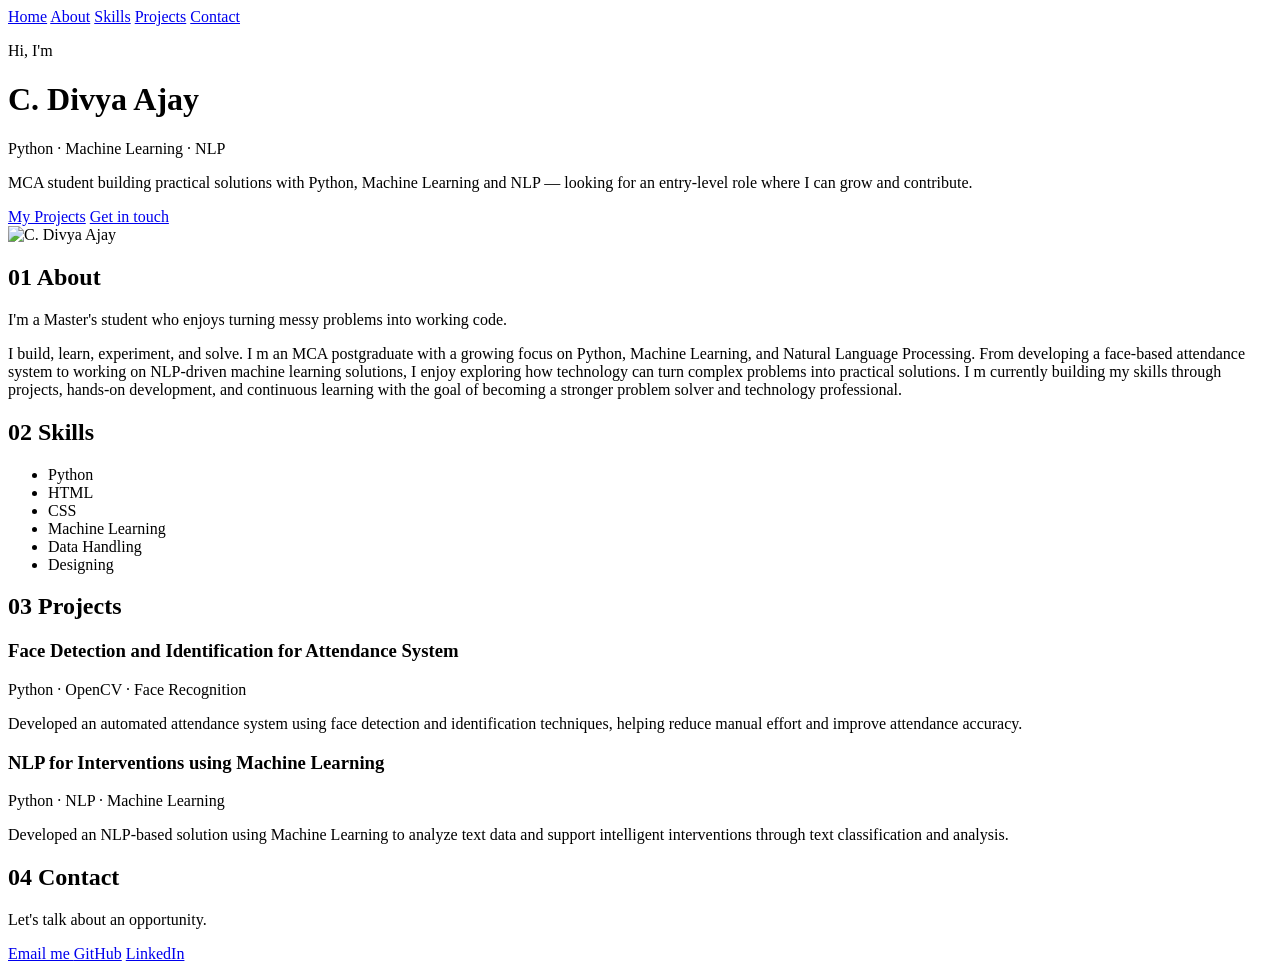
==== index.html @ 3c82f992 "Rename Portfolio(ajay)/index.html to index.html" ====
<!DOCTYPE html>
<html lang="en">
<head>
  <meta charset="UTF-8">
  <meta name="viewport" content="width=device-width, initial-scale=1">
  <link href="https://fonts.googleapis.com/css2?family=Fraunces:opsz,wght@9..144,500;9..144,600;9..144,700&family=Inter:wght@400;500;600&display=swap" rel="stylesheet">
  <title>C. Divya Ajay | Portfolio</title>
  <link rel="stylesheet" href="style.css">
</head>
<body>

  <nav>
    <a href="#home">Home</a>
    <a href="#about">About</a>
    <a href="#skills">Skills</a>
    <a href="#projects">Projects</a>
    <a href="#contact">Contact</a>
  </nav>
 
  <header id="home" class="hero">
    <div class="hero-content">
        <p class="eyebrow">Hi, I'm</p>

        <h1>C. Divya Ajay</h1>

        <p class="hero-role">
            Python · Machine Learning · NLP
        </p>

        <p class="tagline">
            MCA student building practical solutions with Python,
            Machine Learning and NLP — looking for an entry-level
            role where I can grow and contribute.
        </p>

 <div class="cta">
    <a href="#projects" class="btn-primary">My Projects</a>
    <a href="#contact" class="btn-secondary">Get in touch</a>
</div>
</div>

<div class="hero-photo">
    <img src="profile.jpg" alt="C. Divya Ajay" class="profile-photo">
</div>
</header>

<section id="about">
  <h2><span class="num">01</span> About</h2>
  <p class="about-lead">I'm a Master's student who enjoys turning messy problems into working code.</p>
  <p>I build, learn, experiment, and solve.

I m an MCA postgraduate with a growing focus on Python, Machine Learning, and Natural Language Processing. From developing a face-based attendance system to working on NLP-driven machine learning solutions, I enjoy exploring how technology can turn complex problems into practical solutions.

I m currently building my skills through projects, hands-on development, and continuous learning with the goal of becoming a stronger problem solver and technology professional.</p>
</section>

  <section id="skills">
    <h2><span class="num">02</span> Skills</h2>
    <ul class="skill-list">
        <li>Python</li>
        <li>HTML</li>
        <li>CSS</li>
        <li>Machine Learning</li>
        <li>Data Handling</li>
        <li>Designing</li>
        </ul>
  </section>

  <section id="projects">
    <h2><span class="num">03</span> Projects</h2>
  <article class="project">
  <h3>Face Detection and Identification for Attendance System</h3>
  <p class="project-tools">Python · OpenCV · Face Recognition</p>
  <p>Developed an automated attendance system using face detection and identification techniques, helping reduce manual effort and improve attendance accuracy.</p>
</article>

    <article class="project">
  <h3>NLP for Interventions using Machine Learning</h3>
  <p class="project-tools">Python · NLP · Machine Learning</p>
  <p>Developed an NLP-based solution using Machine Learning to analyze text data and support intelligent interventions through text classification and analysis.</p>
</article>
  </section>

<section id="contact">
  <h2><span class="num">04</span> Contact</h2>
  <p class="about-lead">Let's talk about an opportunity.</p>
  <div class="contact-links">
    <a href="mailto:omghello4646@gmail.com" class="btn-primary">Email me </a>
    <a href="https://github.com/Ajay5794" class="btn-secondary" target="_blank" rel="noopener">GitHub</a>
    <a href="https://www.linkedin.com/in/c-divy-ajay301a5b372" class="btn-secondary" target="_blank" rel="noopener">LinkedIn</a>
  </div>
</section>

  <script src="script.js"></script>
</body>
</html>
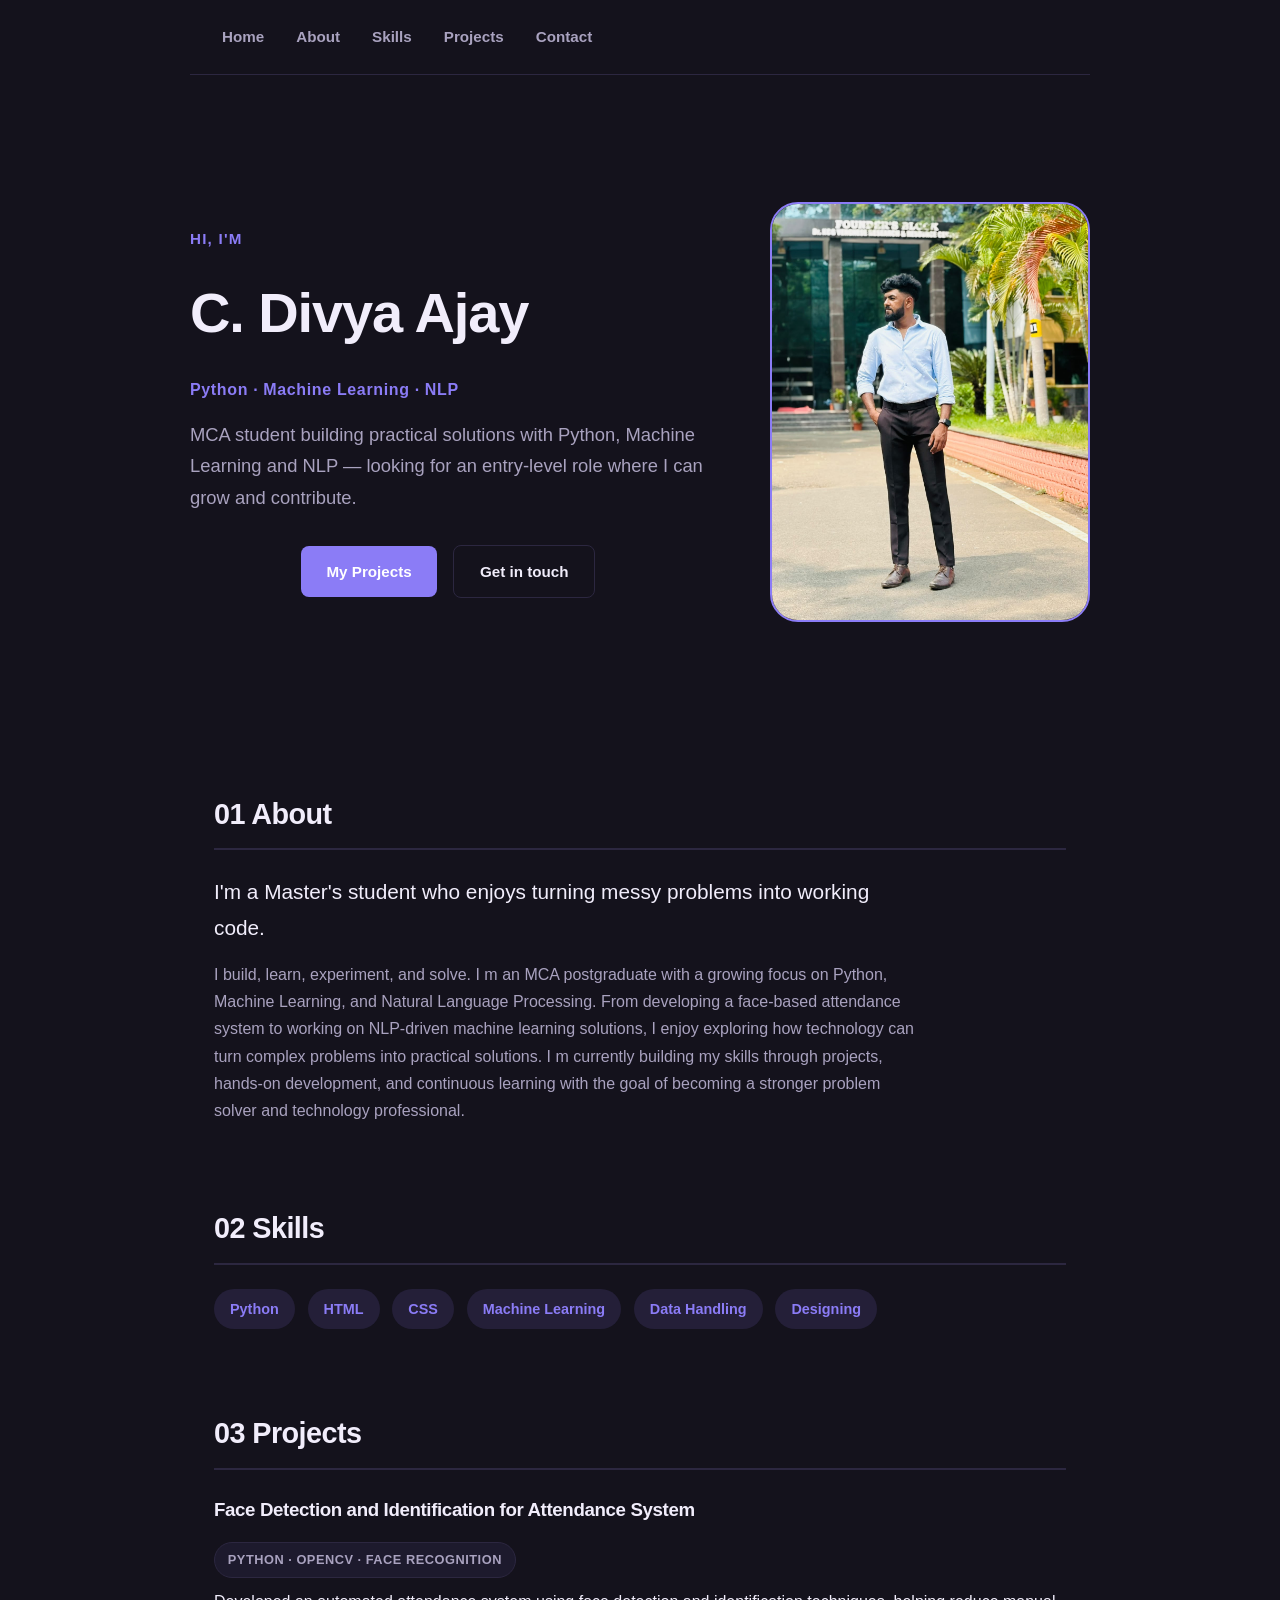
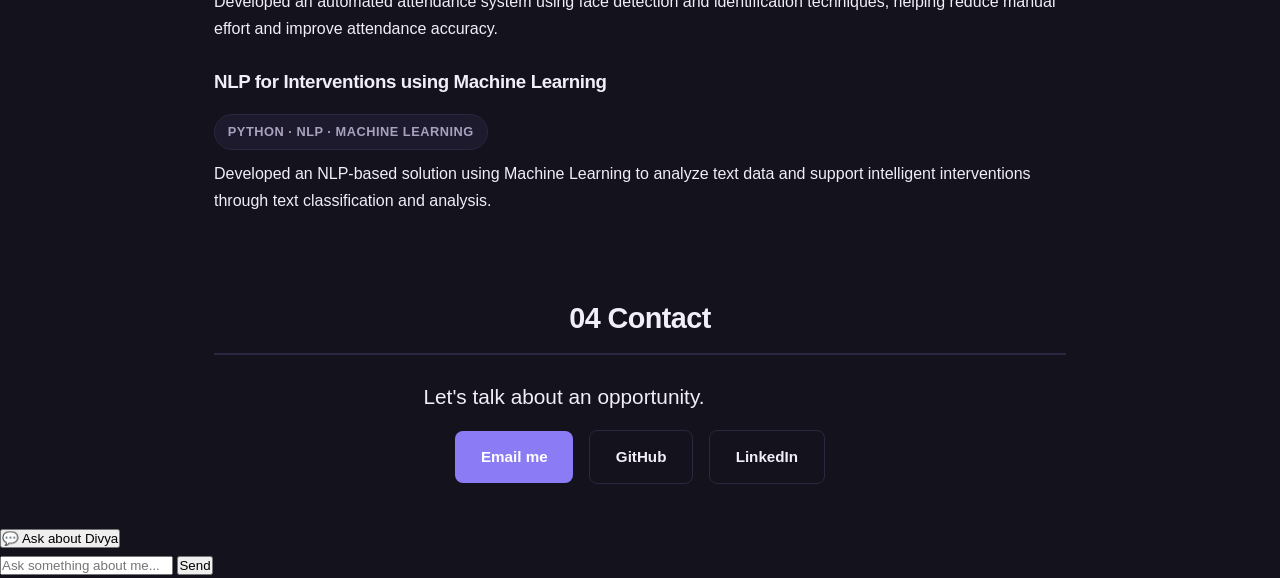
==== commit d0d53a4b: "Update index.html adding the chat box" ====
--- a/index.html
+++ b/index.html
@@ -90,6 +90,16 @@
     <a href="https://www.linkedin.com/in/c-divy-ajay301a5b372" class="btn-secondary" target="_blank" rel="noopener">LinkedIn</a>
   </div>
 </section>
+  <div id="chat-widget">
+  <button id="chat-toggle">💬 Ask about Divya</button>
+  <div id="chat-box" class="hidden">
+    <div id="chat-messages"></div>
+    <div id="chat-input-row">
+      <input id="chat-input" type="text" placeholder="Ask something about me...">
+      <button id="chat-send">Send</button>
+    </div>
+  </div>
+</div>
 
   <script src="script.js"></script>
 </body>
--- a/style.css
+++ b/style.css
@@ -0,0 +1,535 @@
+
+html {
+    scroll-behavior: smooth;
+}
+:root {
+  --bg: #14121C;
+  --text: #F1EDFB;
+  --muted: #A9A2BF;
+  --accent: #8B7CF6;
+  --accent-soft: #241F38;
+  --card: #1C1930;
+  --line: #2C2740;
+}
+
+* { box-sizing: border-box; margin: 0; padding: 0; }
+
+body {
+  background: var(--bg);
+  color: var(--text);
+  font-family: "DM Sans", sans-serif;
+  line-height: 1.7;
+}
+
+h1, h2, h3 { font-family: "Bricolage Grotesque", sans-serif; letter-spacing: -0.02em; }
+
+/* Layout: center everything, give it breathing room */
+nav, header, section {
+  max-width: 900px;
+  margin: 0 auto;
+  padding: 2.5rem 1.5rem;
+}
+
+/* Navbar */
+nav {
+  display: flex;
+  gap: 2rem;
+  padding-top: 1.5rem;
+  padding-bottom: 1.5rem;
+  padding-left: 2rem;
+  padding-right: 2rem;
+  border-bottom: 1px solid var(--line);
+  position: sticky;
+  top: 0;
+  background: var(--bg);
+  z-index: 10;
+}
+
+nav a {
+  color: var(--muted);
+  text-decoration: none;
+  font-weight: 600;
+  font-size: 0.95rem;
+  transition: color 0.2s ease;
+}
+
+nav a:hover { color: var(--accent); }
+
+/* Header / hero */
+header {
+  padding-top: 5rem;
+  padding-bottom: 5rem;
+}
+
+header h1 {
+  font-size: 3.2rem;
+  font-weight: 800;
+  margin-bottom: 0.8rem;
+}
+
+header p {
+  color: var(--muted);
+  font-size: 1.2rem;
+}
+
+/* Section titles */
+section h2 {
+  font-size: 1.8rem;
+  margin-bottom: 1.5rem;
+  padding-bottom: 0.6rem;
+  border-bottom: 2px solid var(--line);
+}
+
+/* Skills as soft pills */
+.skill-list {
+  list-style: none;
+  display: flex;
+  flex-wrap: wrap;
+  gap: 0.8rem;
+}
+
+.skill-list li {
+  background: var(--accent-soft);
+  color: var(--accent);
+  font-weight: 600;
+  font-size: 0.9rem;
+  padding: 0.5rem 1rem;
+  border-radius: 999px;
+}
+
+.eyebrow {
+  color: var(--accent);
+  font-weight: 600;
+  font-size: 0.95rem;
+  text-transform: uppercase;
+  letter-spacing: 0.08em;
+  margin-bottom: 0.8rem;
+}
+
+header#home h1 {
+  font-size: 3.5rem;
+  font-weight: 600;
+  margin-bottom: 1rem;
+}
+
+.tagline {
+  color: var(--muted);
+  font-size: 1.15rem;
+  max-width: 34rem;
+  margin-bottom: 2rem;
+}
+
+.cta {
+  display: flex;
+  gap: 1rem;
+}
+
+.btn-primary {
+    transition: transform 0.2s ease, opacity 0.2s ease;
+}
+
+.btn-primary:hover {
+    transform: translateY(-2px);
+    opacity: 0.9;
+}
+ .btn-secondary {
+  display: inline-block;
+  padding: 0.8rem 1.6rem;
+  border-radius: 8px;
+  font-weight: 600;
+  text-decoration: none;
+  font-size: 0.95rem;
+      transition: transform 0.2s ease, background 0.2s ease;
+}
+
+.btn-secondary:hover {
+    transform: translateY(-2px);
+}
+
+.btn-primary {
+    display: inline-block;
+    padding: 0.8rem 1.6rem;
+    border-radius: 8px;
+    font-weight: 600;
+    text-decoration: none;
+    font-size: 0.95rem;
+    background: var(--accent);
+    color: #fff;
+    transition: transform 0.2s ease, opacity 0.2s ease;
+}
+.btn-primary:hover {
+    transform: translateY(-2px);
+    opacity: 0.9;
+}
+
+.btn-secondary {
+  background: transparent;
+  color: var(--text);
+  border: 1px solid var(--line);
+      transition: transform 0.2s ease, background 0.2s ease;
+}
+
+.btn-secondary:hover {
+    transform: translateY(-2px);
+
+}
+
+.btn-primary:hover { opacity: 0.9; }
+.btn-secondary:hover { background: var(--accent-soft); }
+.project-tools {
+  color: var(--accent);
+  font-weight: 600;
+  font-size: 0.85rem;
+  text-transform: uppercase;
+  letter-spacing: 0.04em;
+  margin-bottom: 0.6rem;
+}
+.about-lead {
+  font-size: 1.3rem;
+  font-weight: 500;
+  color: var(--text);
+  max-width: 700px;
+  margin-bottom: 1rem;
+}
+
+#about p:not(.about-lead) {
+  color: var(--muted);
+  max-width: 700px;
+}
+.contact-links {
+  display: flex;
+  gap: 1rem;
+  flex-wrap: wrap;
+  margin-top: 1rem;
+}
+.project {
+    transition: transform 0.3s ease, box-shadow 0.3s ease;
+}
+
+.project:hover {
+    transform: translateY(-6px);
+    box-shadow: 0 12px 30px rgba(0, 0, 0, 0.25);
+
+  margin-bottom: 1.8rem;
+}
+@media (max-width: 600px) {
+  .hero {
+    flex-direction: column;
+    text-align: center;
+}
+
+.hero {
+    display: flex;
+    align-items: center;
+    justify-content: space-between;
+    gap: 4rem;
+}
+.profile-photo {
+    width: 100%;
+    height: 100%;
+    object-fit: cover;
+}
+  nav {
+    flex-wrap: wrap;
+    gap: 1rem;
+  }
+
+  header#home h1 {
+    font-size: 2.2rem;
+  }
+
+  .tagline, .about-lead {
+    font-size: 1rem;
+  }
+
+  .cta, .contact-links {
+    flex-direction: column;
+  }
+  .cta {
+    flex-direction: column;
+    align-items: center;
+}
+
+.cta .btn-primary,
+.cta .btn-secondary {
+    width: 100%;
+    max-width: 280px;
+    text-align: center;
+}
+.project {
+    width: 100%;
+    box-sizing: border-box;
+}
+
+.project h3 {
+    font-size: 1.1rem;
+    line-height: 1.4;
+}
+
+.project-tools {
+    max-width: 100%;
+    box-sizing: border-box;
+    word-wrap: break-word;
+}
+.contact-links {
+    flex-direction: column;
+    align-items: center;
+    width: 100%;
+}
+
+.contact-links .btn-primary,
+.contact-links .btn-secondary {
+    width: 100%;
+    max-width: 280px;
+    text-align: center;
+    box-sizing: border-box;
+}
+
+  .btn-primary {
+    transition: transform 0.2s ease, opacity 0.2s ease;
+}
+
+.btn-primary:hover {
+    transform: translateY(-2px);
+    opacity: 0.9;
+}
+   .btn-secondary {
+    text-align: center;
+  }
+}
+section {
+    animation: fadeUp 0.8s ease both;
+}
+
+@keyframes fadeUp {
+    from {
+        opacity: 0;
+        transform: translateY(20px);
+    }
+
+    to {
+        opacity: 1;
+        transform: translateY(0);
+    }
+}
+.project {
+    transition: transform 0.3s ease, box-shadow 0.3s ease;
+}
+
+.project:hover {
+    transform: translateY(-6px);
+    box-shadow: 0 12px 30px rgba(0, 0, 0, 0.25);
+}
+.project-tools {
+    display: inline-block;
+    margin-top: 1rem;
+    padding: 0.4rem 0.8rem;
+    border: 1px solid var(--line);
+    border-radius: 20px;
+    font-size: 0.8rem;
+    color: var(--muted);
+    background: rgba(139, 124, 246, 0.08);
+}
+.project + .project {
+    margin-top: 1.5rem;
+}
+
+.hero-actions {
+    display: flex;
+    justify-content: center;
+    gap: 1rem;
+}
+.contact-links {
+    display: flex;
+    justify-content: center;
+    align-items: center;
+    gap: 1rem;
+    flex-wrap: wrap;
+    width: 100%;
+}
+#contact {
+    text-align: center;
+}
+.cta {
+    display: flex;
+    justify-content: center;
+    align-items: center;
+    gap: 1rem;
+    flex-wrap: wrap;
+}
+.hero {
+    min-height: 75vh;
+    display: flex;
+    align-items: center;
+    justify-content: space-between;
+    gap: 4rem;
+    padding: 5rem 0;
+}
+
+.hero-content {
+    flex: 1;
+    max-width: 650px;
+}
+
+.hero-role {
+    margin: 1rem 0;
+    color: var(--accent);
+    font-size: 1rem;
+    font-weight: 600;
+    letter-spacing: 0.04em;
+}
+
+.hero-photo {
+    flex: 0 0 320px;
+    width: 320px;
+    height: 420px;
+}
+
+.photo-placeholder {
+    position: relative;
+    z-index: 2;
+    width: 100%;
+    height: 100%;
+    display: flex;
+    align-items: center;
+    justify-content: center;
+    border: 2px solid var(--accent);
+    border-radius: 28px;
+    background: #1b1825;
+    color: var(--muted);
+    font-size: 0.9rem;
+    overflow: hidden;
+}
+
+.photo-glow {
+    position: absolute;
+    width: 100%;
+    height: 100%;
+    border-radius: 28px;
+    background: var(--accent);
+    filter: blur(45px);
+    opacity: 0.18;
+    transform: translate(15px, 15px);
+}
+.profile-photo {
+    width: 100%;
+    height: 100%;
+    object-fit: cover;
+    object-position: center 20%;
+    border-radius: 28px;
+    border: 2px solid var(--accent);
+    display: block;
+}
+.hero-photo {
+    transition: transform 0.4s ease;
+}
+
+.hero-photo:hover {
+    transform: translateY(-8px);
+}
+
+.profile-photo {
+    transition: transform 0.5s ease, filter 0.5s ease;
+}
+
+.hero-photo:hover .profile-photo {
+    transform: scale(1.03);
+    filter: brightness(1.05);
+}
+.photo-badge {
+    position: absolute;
+    z-index: 3;
+    bottom: -18px;
+    left: 50%;
+    transform: translateX(-50%);
+    padding: 0.6rem 1rem;
+    background: var(--bg);
+    border: 1px solid var(--accent);
+    border-radius: 30px;
+    color: var(--text);
+    font-size: 0.75rem;
+    font-weight: 600;
+    white-space: nowrap;
+    box-shadow: 0 8px 25px rgba(0, 0, 0, 0.3);
+}
+.profile-photo {
+    position: relative;
+    z-index: 2;
+    width: 100%;
+    height: 100%;
+    object-fit: cover;
+    object-position: center 20%;
+    border: 2px solid var(--accent);
+    border-radius: 28px;
+    display: block;
+    transition: transform 0.4s ease, filter 0.4s ease;
+}
+
+.hero-photo {
+    position: relative;
+    transition: transform 0.4s ease;
+}
+
+.hero-photo:hover {
+    transform: translateY(-8px);
+}
+
+.hero-photo:hover .profile-photo {
+    transform: scale(1.03);
+    filter: brightness(1.05);
+}
+.hero {
+    display: flex;
+    align-items: center;
+    justify-content: space-between;
+    gap: 4rem;
+}
+
+.hero-content {
+    flex: 1;
+}
+
+.hero-photo {
+    flex: 0 0 320px;
+    width: 320px;
+    height: 420px;
+}
+
+.profile-photo {
+    width: 100%;
+    height: 100%;
+    object-fit: cover;
+    object-position: center 20%;
+    border-radius: 28px;
+    border: 2px solid var(--accent);
+    display: block;
+}
+/* FINAL HERO LAYOUT FIX */
+
+.hero {
+    display: grid !important;
+    grid-template-columns: 1fr 320px !important;
+    align-items: center !important;
+    gap: 4rem !important;
+}
+
+.hero-content {
+    width: 100% !important;
+}
+
+.hero-photo {
+    width: 320px !important;
+    height: 420px !important;
+    margin: 0 !important;
+    display: block !important;
+    order: 2 !important;
+}
+
+.profile-photo {
+    width: 100% !important;
+    height: 100% !important;
+    object-fit: cover !important;
+    object-position: center 20% !important;
+    border-radius: 28px !important;
+    display: block !important;
+}
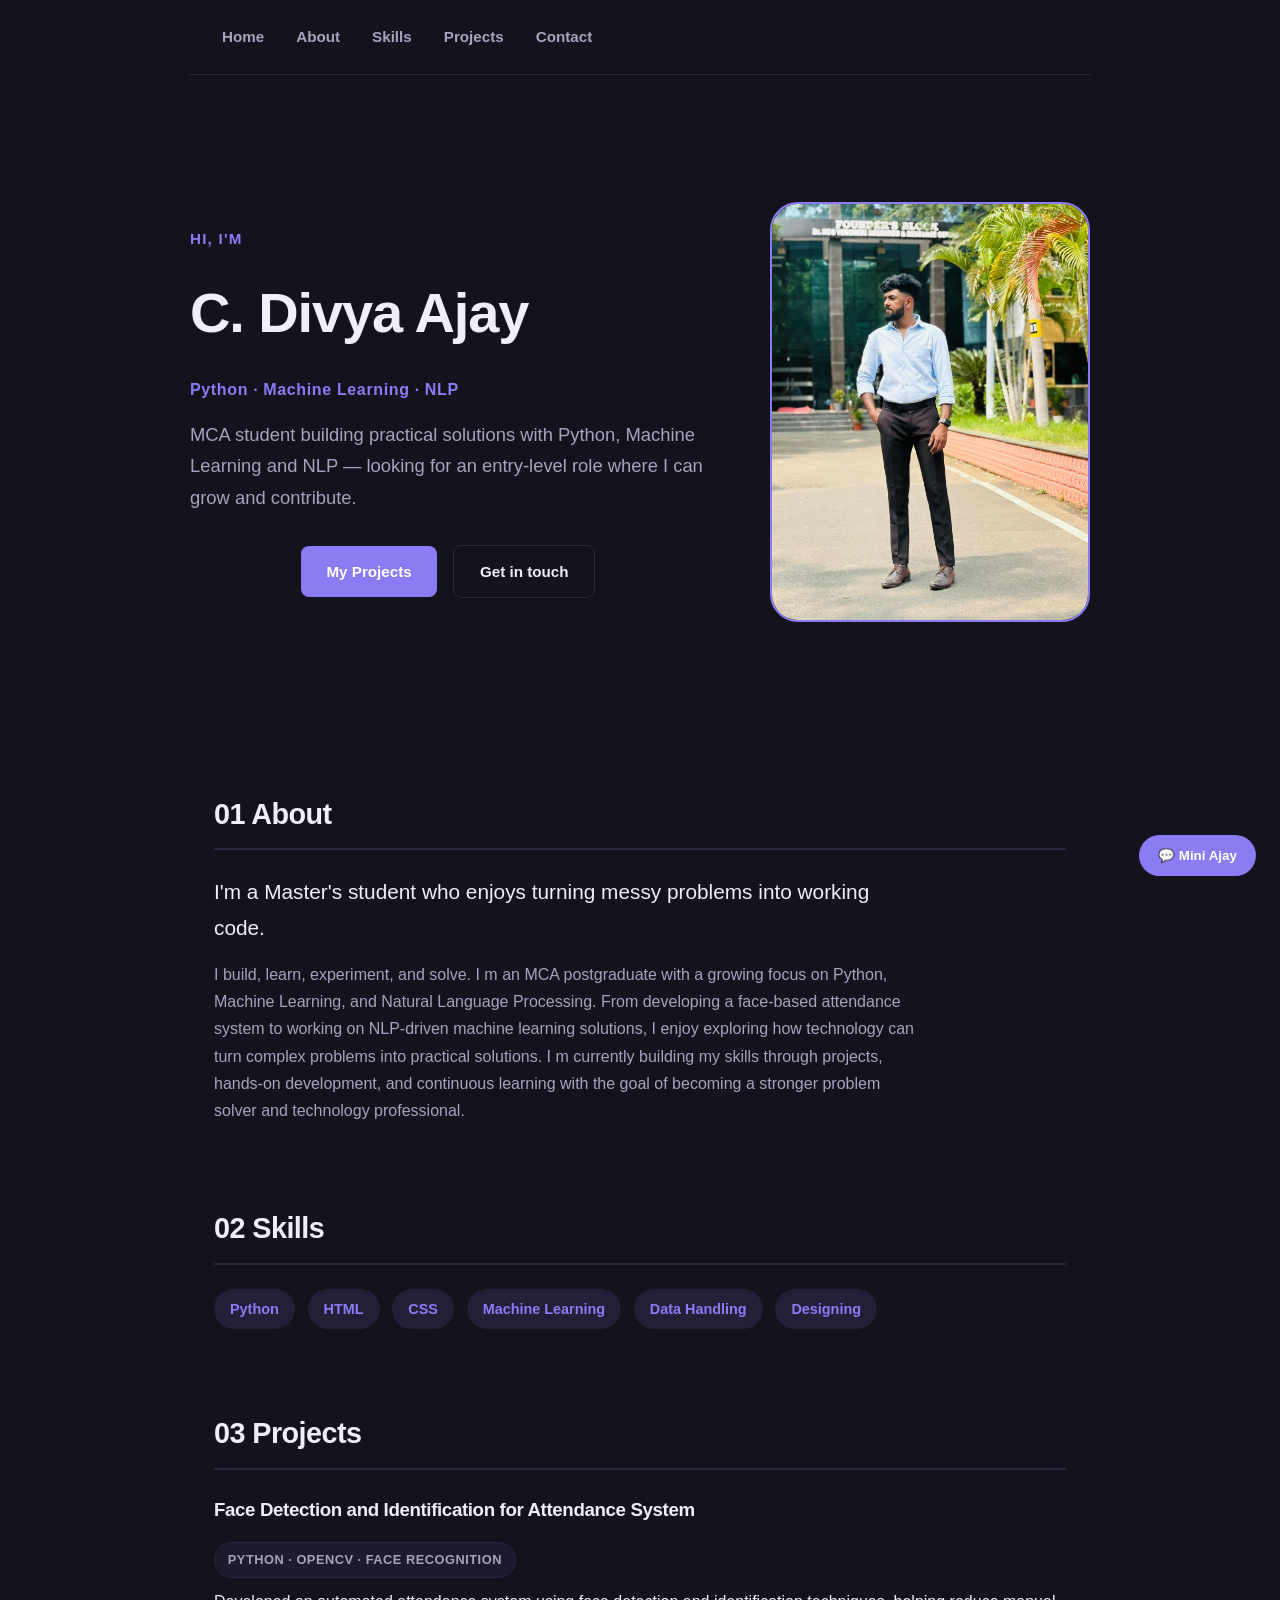
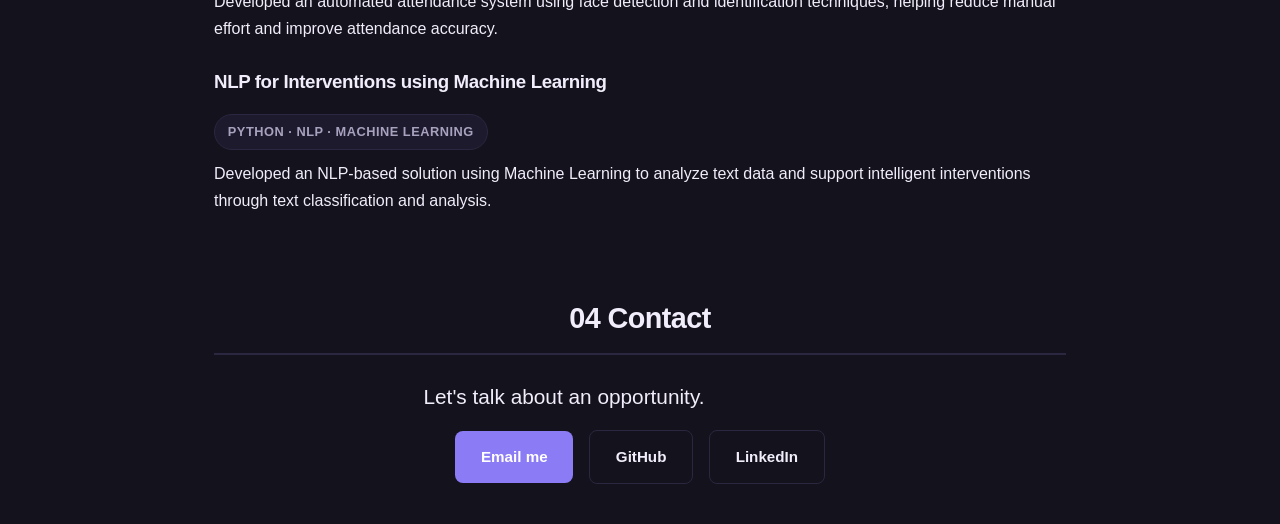
==== commit f8ba2d50: "Update index.html adding some greeting button" ====
--- a/index.html
+++ b/index.html
@@ -90,9 +90,10 @@
     <a href="https://www.linkedin.com/in/c-divy-ajay301a5b372" class="btn-secondary" target="_blank" rel="noopener">LinkedIn</a>
   </div>
 </section>
-  <div id="chat-widget">
-  <button id="chat-toggle">💬 Ask about Divya</button>
+<div id="chat-widget">
+  <button id="chat-toggle">💬 Mini Ajay</button>
   <div id="chat-box" class="hidden">
+    <div id="chat-header">Mini Ajay <span>(chatbot)</span></div>
     <div id="chat-messages"></div>
     <div id="chat-input-row">
       <input id="chat-input" type="text" placeholder="Ask something about me...">
--- a/style.css
+++ b/style.css
@@ -533,3 +533,67 @@
     border-radius: 28px !important;
     display: block !important;
 }
+#chat-widget {
+  position: fixed;
+  bottom: 1.5rem;
+  right: 1.5rem;
+  z-index: 100;
+}
+
+#chat-toggle {
+  background: var(--accent);
+  color: #fff;
+  border: none;
+  padding: 0.8rem 1.2rem;
+  border-radius: 999px;
+  font-weight: 600;
+  cursor: pointer;
+}
+
+#chat-box {
+  width: 320px;
+  max-width: 85vw;
+  height: 420px;
+  background: var(--card);
+  border: 1px solid var(--line);
+  border-radius: 14px;
+  box-shadow: 0 10px 40px rgba(0,0,0,0.15);
+  display: flex;
+  flex-direction: column;
+  position: absolute;
+  bottom: 60px;
+  right: 0;
+}
+
+#chat-box.hidden { display: none; }
+
+#chat-messages {
+  flex: 1;
+  overflow-y: auto;
+  padding: 1rem;
+  font-size: 0.9rem;
+}
+
+.chat-msg { margin-bottom: 0.8rem; }
+.chat-msg.user { text-align: right; color: var(--text); }
+.chat-msg.bot { text-align: left; color: var(--muted); }
+
+#chat-input-row {
+  display: flex;
+  border-top: 1px solid var(--line);
+}
+
+#chat-input {
+  flex: 1;
+  border: none;
+  padding: 0.8rem;
+  font-family: inherit;
+}
+
+#chat-send {
+  border: none;
+  background: var(--accent);
+  color: #fff;
+  padding: 0 1rem;
+  cursor: pointer;
+}
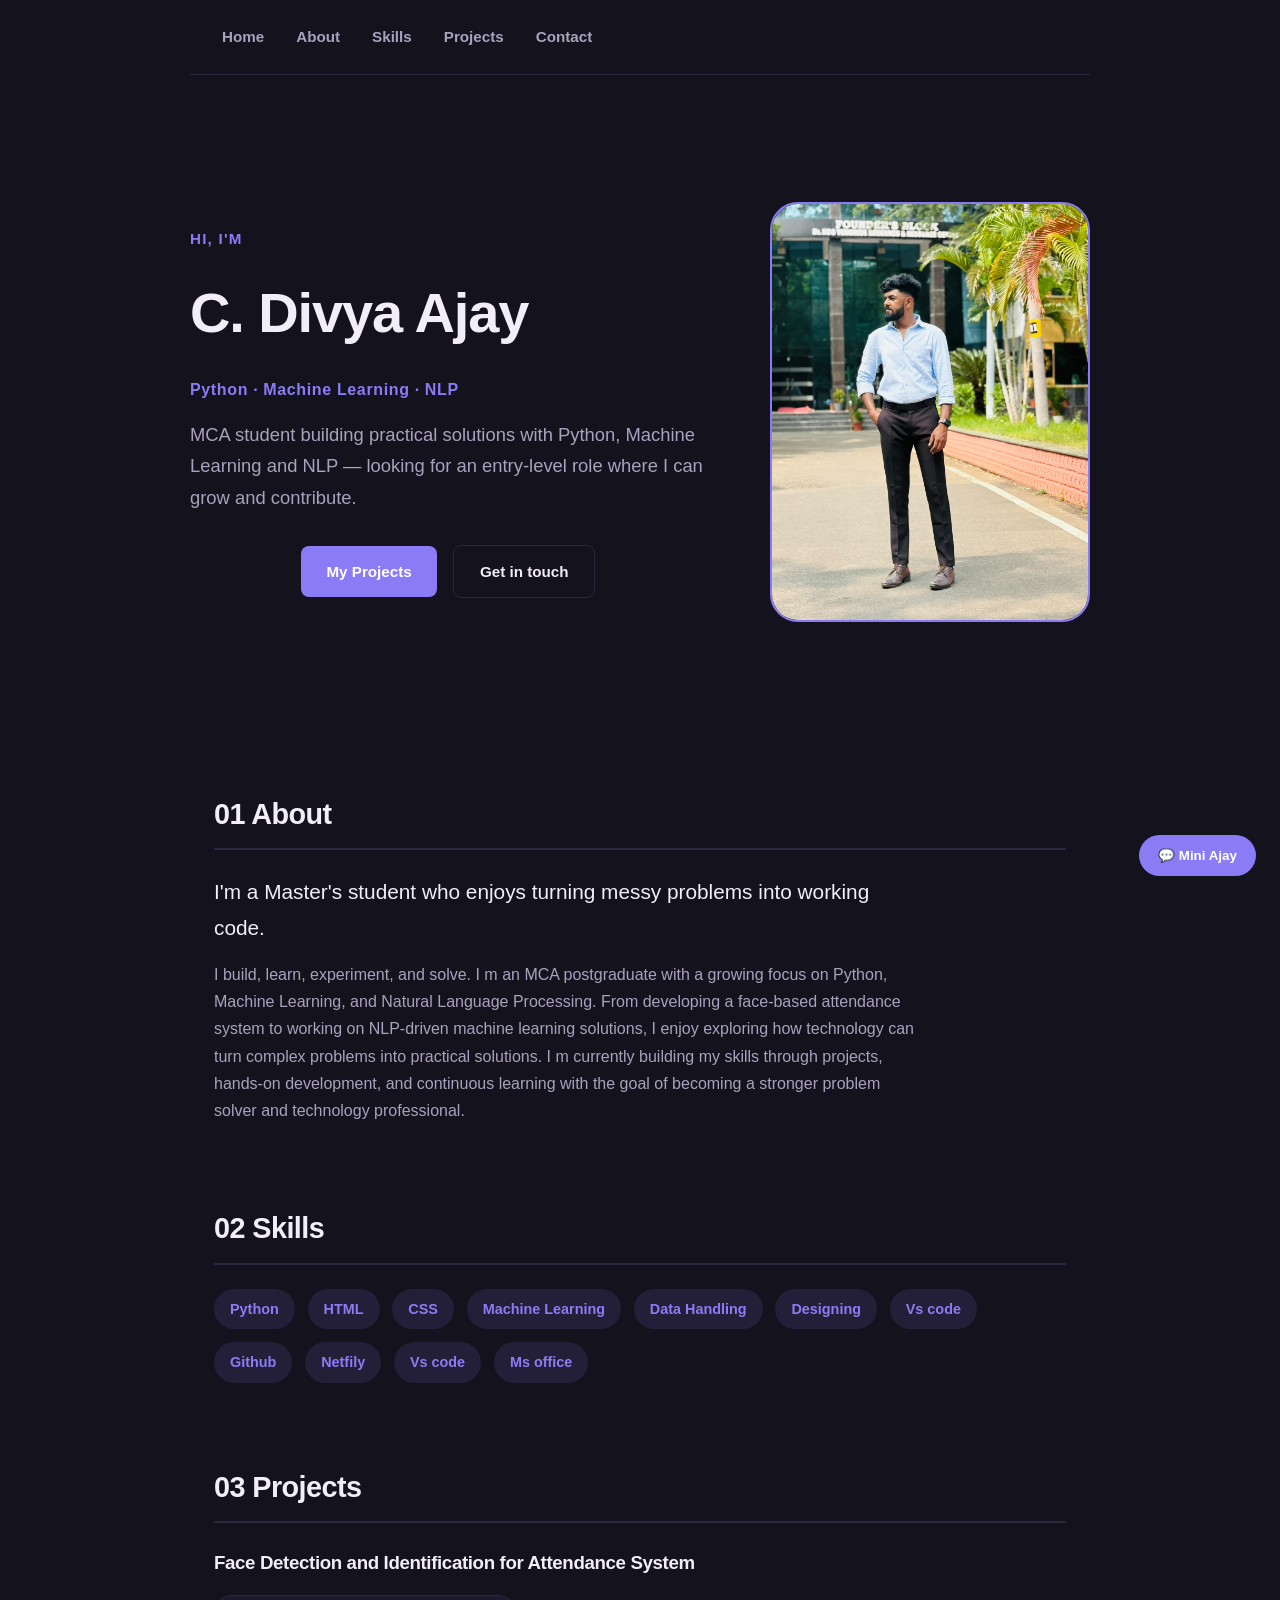
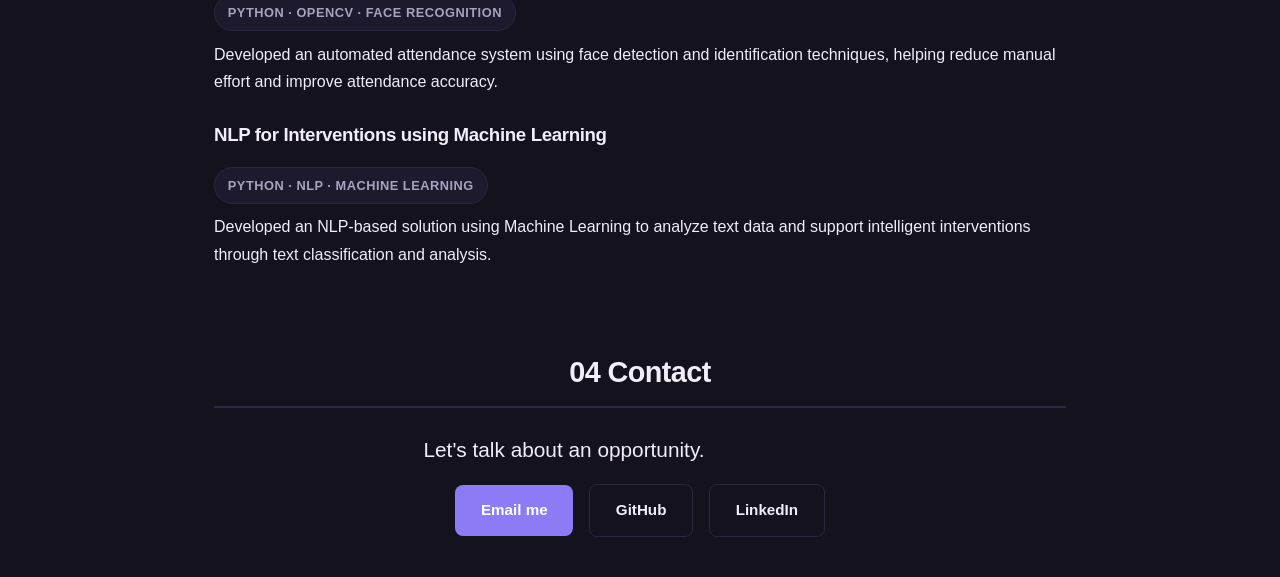
==== commit 71eef058: "Update index.html added skills" ====
--- a/index.html
+++ b/index.html
@@ -63,6 +63,11 @@
         <li>Machine Learning</li>
         <li>Data Handling</li>
         <li>Designing</li>
+      <li>Vs code</li>
+      <li>Github</li>
+      <li>Netfily</li>
+      <li>Vs code</li>
+      <li>Ms office</li>
         </ul>
   </section>
 
--- a/style.css
+++ b/style.css
@@ -597,3 +597,16 @@
   padding: 0 1rem;
   cursor: pointer;
 }
+
+#chat-header {
+  padding: 0.8rem 1rem;
+  font-weight: 700;
+  border-bottom: 1px solid var(--line);
+  color: var(--text);
+}
+
+#chat-header span {
+  font-weight: 400;
+  color: var(--muted);
+  font-size: 0.8rem;
+}
